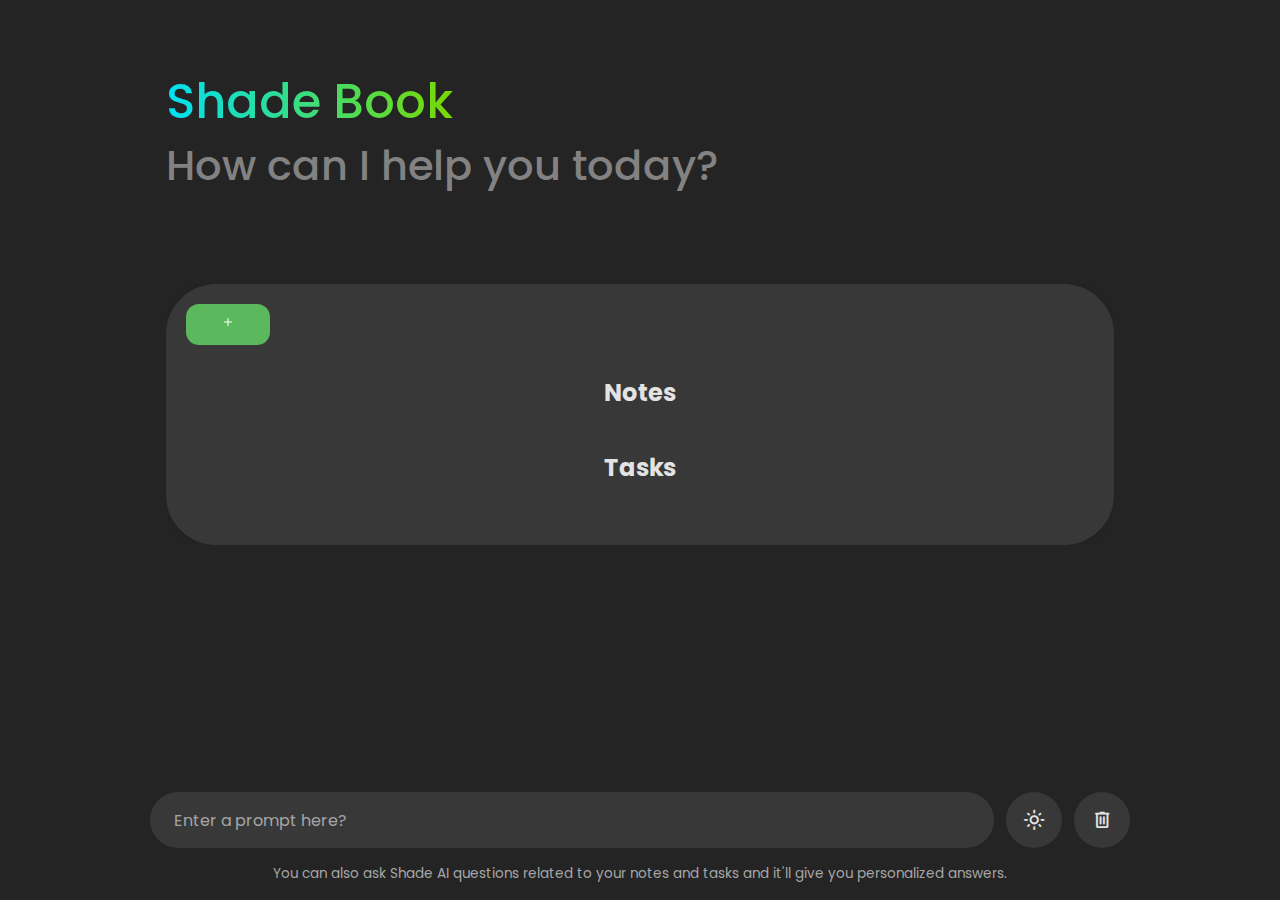
==== index.html @ 7dfcaf2d "Uhh" ====
<!DOCTYPE html>
<!-- Thank you to Coding Nepal. 
- Yours truely, Shade Software -->
<html lang="en">
<head>
  <meta charset="UTF-8">
  <meta name="viewport" content="width=device-width, initial-scale=1.0">
  <title>Shade Book</title>
  <link rel="manifest" href="manifest.json">
  <!-- Linking Google Fonts For Icons -->
  <link rel="stylesheet" href="https://fonts.googleapis.com/css2?family=Material+Symbols+Rounded:opsz,wght,FILL,GRAD@24,400,0,0" />
  <link rel="stylesheet" href="style.css">
</head>
<body>
  <header class="header">
    <!-- Header Greetings -->
    <h1 class="title">Shade Book</h1>
    <p class="subtitle">How can I help you today?</p>

    <!-- Suggestion list -->
    <ul class="suggestion-list">
       <div class="container">
   <button id="createButton"><svg xmlns="http://www.w3.org/2000/svg" width="16" height="16" fill="currentColor" class="bi bi-plus" viewBox="0 0 16 16"> <path d="M8 4a.5.5 0 0 1 .5.5v3h3a.5.5 0 0 1 0 1h-3v3a.5.5 0 0 1-1 0v-3h-3a.5.5 0 0 1 0-1h3v-3A.5.5 0 0 1 8 4"/> </svg></button>

<!-- Popup Container -->
<div id="popup" class="popup">
  <div class="popup-content">

    <!-- Add Note Section -->
    <div class="add-note">
      <textarea id="noteInput" placeholder="Write your note here..."></textarea>
      <button onclick="addNote()">Add Note</button>
    <span class="close-btn">&times;</span>
    </div>

    <!-- Add Task Section -->
    <div class="add-task">
      <input type="text" id="taskInput" placeholder="Add your task...">
      <button onclick="addTask()">Add Task</button>
    </div>
  </div>
</div>
    <div class="lists">
      <h2>Notes</h2>
      <ul id="notesList"></ul>

      <h2>Tasks</h2>
      <ul id="taskList"></ul>
    </div>
  </div>
 
 
 
    </ul>
  </header>

  <!-- Chat List / Container -->
  <div class="chat-list"></div>

  <!-- Typing Area -->
  <div class="typing-area">
    <form action="#" class="typing-form">
      <div class="input-wrapper">
        <input type="text" placeholder="Enter a prompt here?" class="typing-input" required />
        <button id="send-message-button" class="icon material-symbols-rounded">send</button>
      </div>
      <div class="action-buttons">
        <span id="theme-toggle-button" class="icon material-symbols-rounded">light_mode</span>
        <span id="delete-chat-button" class="icon material-symbols-rounded">delete</span>
      </div>
    </form>
    <p class="disclaimer-text">
  You can also ask Shade AI questions related to your notes and tasks and it'll give you personalized answers.
    </p>
  </div>

  <script src="script.js"></script>
</body>
</html>
---- style.css ----
/* Import Google Font - Poppins */
@import url('https://fonts.googleapis.com/css2?family=Poppins:wght@400;500;600&display=swap');

* {
  margin: 0;
  padding: 0;
  box-sizing: border-box;
  font-family: "Poppins", sans-serif;
}

:root {
  /* Dark mode colors */
  --text-color: #E3E3E3;
  --subheading-color: #828282;
  --placeholder-color: #A6A6A6;
  --primary-color: #242424;
  --secondary-color: #383838;
  --secondary-hover-color: #444;
}

.light_mode {
  /* Light mode colors */
  --text-color: #222;
  --subheading-color: #A0A0A0;
  --placeholder-color: #6C6C6C;
  --primary-color: #FFF;
  --secondary-color: #E9EEF6;
  --secondary-hover-color: #DBE1EA;
}

body {
  background: var(--primary-color);
}

.header, .chat-list .message, .typing-form {
  margin: 0 auto;
  max-width: 980px;
}

.header {
  margin-top: 6vh;
  padding: 1rem;
  overflow-x: hidden;
}

body.hide-header .header {
  margin: 0;
  display: none;
}

.header :where(.title, .subtitle) {
  color: var(--text-color);
  font-weight: 500;
  line-height: 4rem;
}

.header .title {
  width: fit-content;
  font-size: 3rem;
  background-clip: text;
  background: linear-gradient(to right, #00e0f4, #7ad900);
  -webkit-background-clip: text;
  -webkit-text-fill-color: transparent;
}
.header .subtitle {
  font-size: 2.6rem;
  color: var(--subheading-color);
  margin-bottom: 2rem; /* Add margin-bottom for space */
}


.suggestion-list {
  width: 100%;
  list-style: none;
  display: flex;
  gap: 1.25rem;
  margin-top: 9.5vh;
  overflow: hidden;
  overflow-x: auto;
  scroll-snap-type: x mandatory;
  scrollbar-width: none;
  color: var(--text-color);
}

.suggestion-list .suggestion {
  cursor: pointer;
  padding: 1.25rem;
  width: 222px;
  flex-shrink: 0;
  display: flex;
  flex-direction: column;
  align-items: flex-end;
  border-radius: 0.75rem;
  justify-content: space-between;
  background: var(--secondary-color);
  transition: 0.2s ease;
}

.suggestion-list .suggestion:hover {
  background: var(--secondary-hover-color);
}

.suggestion-list .suggestion :where(.text, .icon) {
  font-weight: 400;
  color: var(--text-color);
}

.suggestion-list .suggestion .icon {
  width: 42px;
  height: 42px;
  display: flex;
  font-size: 1.3rem;
  margin-top: 2.5rem;
  align-self: flex-end;
  align-items: center;
  border-radius: 50%;
  justify-content: center;
  color: var(--text-color);
  background: var(--primary-color);
}

.chat-list {
  padding: 2rem 1rem 12rem;
  max-height: 100vh;
  overflow-y: auto;
  scrollbar-color: #999 transparent;
}

.chat-list .message.incoming {
  margin-top: 1.5rem;
}

.chat-list .message .message-content {
  display: flex;
  gap: 1.5rem;
  width: 100%;
  align-items: center;
}

.chat-list .message .text {
  color: var(--text-color);
  white-space: pre-wrap;
}

.chat-list .message.error .text {
  color: #e55865;
}

.chat-list .message.loading .text {
  display: none;
}

.chat-list .message .avatar {
  width: 40px;
  height: 40px;
  object-fit: cover;
  border-radius: 50%;
  align-self: flex-start;
}

.chat-list .message.loading .avatar {
  animation: rotate 3s linear infinite;
}

@keyframes rotate {
  100% {
    transform: rotate(360deg);
  }
}

.chat-list .message .icon {
  color: var(--text-color);
  cursor: pointer;
  height: 35px;
  width: 35px;
  border-radius: 50%;
  display: flex;
  align-items: center;
  justify-content: center;
  background: none;
  font-size: 1.25rem;
  margin-left: 3.5rem;
  visibility: hidden;
}

.chat-list .message .icon.hide {
  visibility: hidden;
}

.chat-list .message:not(.loading, .error):hover .icon:not(.hide){
  visibility: visible;
}

.chat-list .message .icon:hover {
  background: var(--secondary-hover-color);
}

.chat-list .message .loading-indicator {
  display: none;
  gap: 0.8rem;
  width: 100%;
  flex-direction: column;
}

.chat-list .message.loading .loading-indicator {
  display: flex;
}

.chat-list .message .loading-indicator .loading-bar {
  height: 11px;
  width: 100%;
  border-radius: 0.135rem;
  background-position: -800px 0;
  background: linear-gradient(to right, #4285f4#3df44a, var(--primary-color), #4285f4);
  animation: loading 3s linear infinite;
}

.chat-list .message .loading-indicator .loading-bar:last-child {
  width: 70%;
}

@keyframes loading {
  0% {
    background-position: -800px 0;
  }

  100% {
    background-position: 800px 0;
  }
}

.typing-area {
  position: fixed;
  width: 100%;
  left: 0;
  bottom: 0;
  padding: 1rem;
  background: var(--primary-color);
}

.typing-area :where(.typing-form, .action-buttons) {
  display: flex;
  gap: 0.75rem;
}

.typing-form .input-wrapper {
  width: 100%;
  height: 56px;
  display: flex;
  position: relative;
}

.typing-form .typing-input {
  height: 100%;
  width: 100%;
  border: none;
  outline: none;
  resize: none;
  font-size: 1rem;
  color: var(--text-color);
  padding: 1.1rem 4rem 1.1rem 1.5rem;
  border-radius: 100px;
  background: var(--secondary-color);
}

.typing-form .typing-input:focus {
  background: var(--secondary-hover-color);
}

.typing-form .typing-input::placeholder {
  color: var(--placeholder-color);
}

.typing-area .icon {
  width: 56px;
  height: 56px;
  flex-shrink: 0;
  cursor: pointer;
  border-radius: 50%;
  display: flex;
  font-size: 1.4rem;
  color: var(--text-color);
  align-items: center;
  justify-content: center;
  background: var(--secondary-color);
  transition: 0.2s ease;
}

.typing-area .icon:hover {
  background: var(--secondary-hover-color);
}

.typing-form #send-message-button {
  position: absolute;
  right: 0;
  outline: none;
  border: none;
  transform: scale(0);
  background: transparent;
  transition: transform 0.2s ease;
}

.typing-form .typing-input:valid ~ #send-message-button {
  transform: scale(1);
}

.typing-area .disclaimer-text {
  text-align: center;
  font-size: 0.85rem;
  margin-top: 1rem;
  color: var(--placeholder-color);
}

/* Responsive media query code for small screen */
@media (max-width: 768px) {
  .header :is(.title, .subtitle) {
    font-size: 2rem;
    line-height: 2.6rem;
  }

  .header .subtitle {
    font-size: 1.7rem;
  }

  .typing-area :where(.typing-form, .action-buttons) {
    gap: 0.4rem;
  }

  .typing-form .input-wrapper {
    height: 50px;
  }

  .typing-form .typing-input {
    padding: 1.1rem 3.5rem 1.1rem 1.2rem;
  }

  .typing-area .icon {
    height: 50px;
    width: 50px;
  }

  .typing-area .disclaimer-text {
    font-size: 0.75rem;
    margin-top: 0.5rem;
  }
}


.container {
  width: 100%;
  /* max-width: 600px; */
  /* background-color: #fff; */
  padding: 20px;
  border-radius: 50px;
  background: var(--secondary-color);
  box-shadow: 0 0 10px rgba(0, 0, 0, 0.1);
  color: var(--text-color);
  position: sticky;
  /* left: 15%; */
  MARGIN: 0px;
  POSITION: sticky;
}

h1, h2 {
  text-align: center;
}

textarea, input[type="text"] {
  width: 100%;
  padding: 10px;
  margin-bottom: 10px;
  border-radius: 5px;
  border: 1px solid #ccc;
  
  background: var(--primary-color);
}

button {
  width: 84px;
  padding: 10px;
  position: sticky;
  border-radius: 13px;
  background-color: #5cb85c;
  color: white;
  border: none;
  font-size: 10px;
  cursor: pointer;
}

button:hover {
  background-color: #4cae4c;
}

.lists {
  margin-top: 30px;
  
}

ul {
  list-style-type: none;
}

li {
  display: flex;
  justify-content: space-between;
  padding: 10px;
  margin-bottom: 5px;
  background-color: #f8f8f8;
  border-radius: 5px;
}

.completed {
  text-decoration: line-through;
  color: #ccc;
}

.task-btn {
  cursor: pointer;
  color: #d9534f;
}
/* Delete button styling */
.delete-btn {
  font-size: 12px;
  top: 0;
  right: 0;
  height: 30px;
  width: 30px;
  padding: 2px 6px;
  margin-left: 8px;
  background-color: transparent;
  color: white;
  border: none;
  border-radius: 4px;
  cursor: pointer;
  transition: background-color 0.3s ease;
}

.delete-btn:hover {
  background-color: #ff0000;
}

.delete-btn:active {
  background-color: tran;
}

/* Task button styling */
.task-btn {
  font-size: 12px;
  padding: 2px 6px;
  background-color: #4caf50;
  color: white;
  border: none;
  border-radius: 4px;
  cursor: pointer;
}

.task-btn:disabled {
  background-color: #9e9e9e;
  cursor: not-allowed;
}

/* Additional styles for notes and tasks */
li {
  margin: 8px 0;
  font-size: 14px;
}

.completed {
  text-decoration: line-through;
  color: #888;
}/* Popup styles */
.popup {
  display: none;
  position: fixed;
  top: 50%;
  left: 50%;
  transform: translate(-50%, -50%); /* Centers the popup */
  width: 400px; /* You can adjust the width as needed */
  max-width: 90%; /* Ensures the popup is responsive */
  background-color: rgba(0, 0, 0, 0.5); /* Dark background */
  z-index: 1000;
  padding: 2px;
  border-radius: 8px;
}

/* Popup content */
.popup-content {
  background-color: var(--primary-color);;
  padding: 20px;
  border-radius: 8px;
  position: relative;
}

/* Close button */
.close-btn {
  position: absolute;
  top: 2px;
  right: 10px;
  font-size: 24px;
  cursor: pointer;
}

/* Delete button for notes */
.delete-btn {
  position: sticky;
  display: block;
  top: 0;
  right: 0;
  font-size: 12px;
  padding: 2px 6px;
  background-color: #ff4444;
  color: white;
  border: none;
  border-radius: 4px;
  cursor: pointer;
  transition: background-color 0.3s ease;
}

.delete-btn:hover {
  background-color: #ff0000;
}

.delete-btn:active {
  background-color: #cc0000;
}

/* Other styling for notes and tasks */
.add-note, .add-task {
  margin-bottom: 20px;
}

.add-note textarea, .add-task input {
  width: 100%;
  padding: 8px;
  margin-bottom: 10px;
  color: white;
}

.task-btn {
  background-color: #4caf50;
  color: white;
  border: none;
  padding: 6px 12px;
  border-radius: 4px;
  cursor: pointer;
  right: 0;
  position: sticky;  
}

.task-btn:disabled {
  background-color: #9e9e9e;
  cursor: not-allowed;
}

/* Styles for completed tasks */
.completed {
  text-decoration: line-through;
  color: #888;
  }
#notesList, #taskList {
  list-style-type: none;
  padding: 0;
  margin: 20px 0;
  background: var(--secondary-color);
  border-radius: 10px;
  box-shadow: 0 2px 5px rgba(0, 0, 0, 0.1);
  overflow: hidden;
}

#notesList li, #taskList li {
  display: flex;
  justify-content: space-between;
  align-items: center;
  padding: 10px 15px;
  margin-bottom: 1px;
  background: var(--primary-color);
  border-bottom: 1px solid 
  color: var(--secondary-hover-color);
  color: var(--text-color);
  transition: background 0.2s ease;
}

#notesList li:hover, #taskList li:hover {
  background: var(--secondary-hover-color);
}

#notesList li.completed, #taskList li.completed {
  text-decoration: line-through;
  color: var(--placeholder-color);
}

#notesList li .delete-btn, #taskList li .delete-btn {
  font-size: 12px;
  background-color: #ff444400;
  color: white;
  border: none;
  border-radius: 5px;
  padding: 1px 1px;
  cursor: pointer;
  transition: background-color 0.3s ease;
}

#notesList li .delete-btn:hover, #taskList li .delete-btn:hover {
  background-color: #ff0000;
}

#notesList li .task-btn, #taskList li .task-btn {
  font-size: 12px;
  background-color: #4caf50;
  color: white;
  border: none;
  border-radius: 5px;
  padding: 5px 10px;
  cursor: pointer;
  transition: background-color 0.3s ease;
}

#notesList li .task-btn:disabled, #taskList li .task-btn:disabled {
  background-color: #9e9e9e;
  cursor: not-allowed;
}

@media (max-width: 768px) {
  #notesList li, #taskList li {
    font-size: 14px;
    padding: 8px 12px;
  }
}
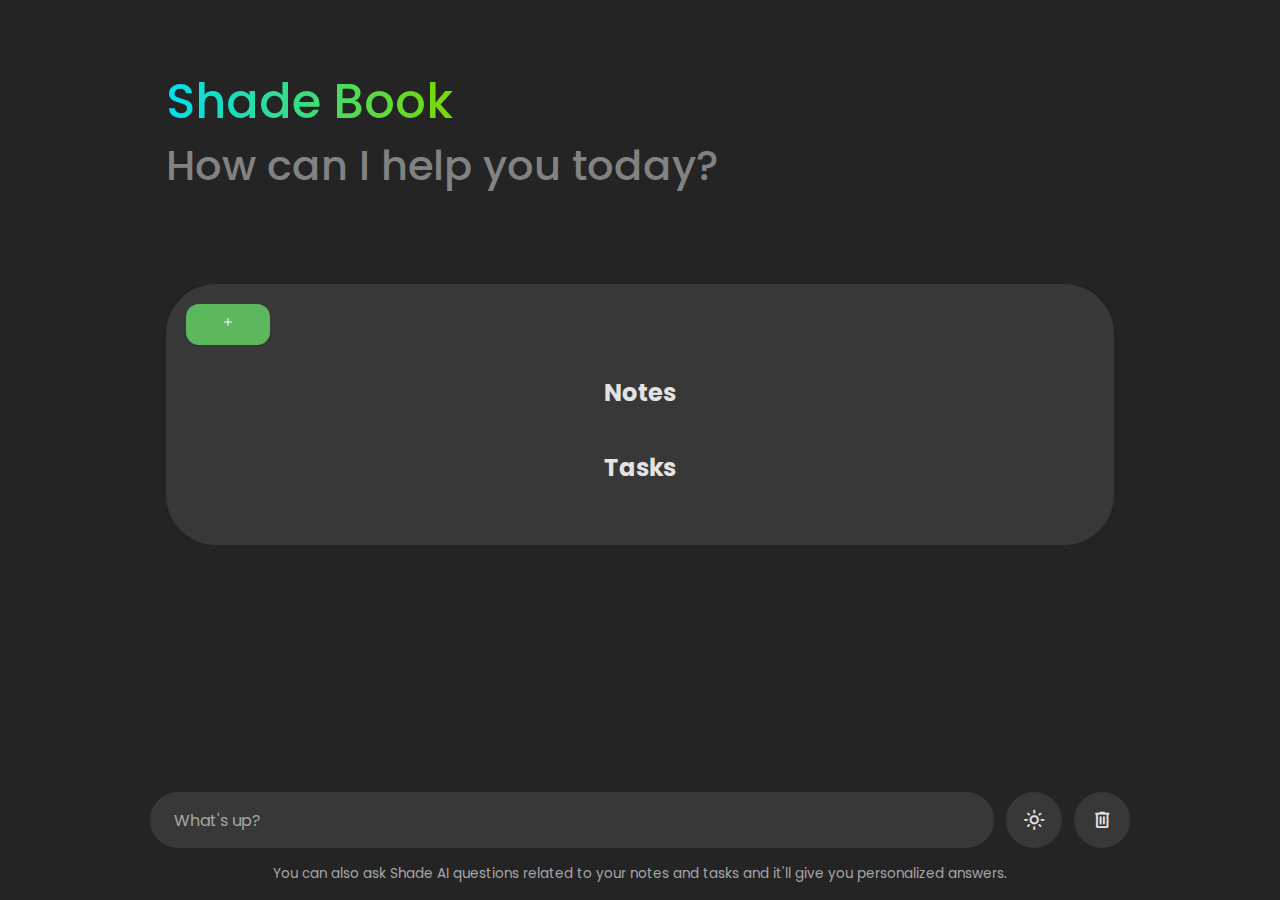
==== commit 1bb276a2: "Update index.html" ====
--- a/index.html
+++ b/index.html
@@ -61,7 +61,7 @@
   <div class="typing-area">
     <form action="#" class="typing-form">
       <div class="input-wrapper">
-        <input type="text" placeholder="Enter a prompt here?" class="typing-input" required />
+        <input type="text" placeholder="What's up?" class="typing-input" required />
         <button id="send-message-button" class="icon material-symbols-rounded">send</button>
       </div>
       <div class="action-buttons">
@@ -72,8 +72,42 @@
     <p class="disclaimer-text">
   You can also ask Shade AI questions related to your notes and tasks and it'll give you personalized answers.
     </p>
-  </div>
+  </div><script>
+if ('serviceWorker' in navigator) {
+    navigator.serviceWorker.register('/service-worker.js')
+        .then(async (registration) => {
+            console.log('Service Worker registered:', registration);
 
+            // Request notification permission
+            const permission = await Notification.requestPermission();
+            if (permission === 'granted') {
+                console.log('Notification permission granted');
+
+                // Check and register periodic sync
+                if ('PeriodicSyncManager' in window) {
+                    const status = await navigator.permissions.query({ name: 'periodic-background-sync' });
+                    if (status.state === 'granted') {
+                        try {
+                            await registration.periodicSync.register('daily-task-reminder', {
+                                minInterval: 24 * 60 * 60 * 1000 // One day
+                            });
+                            console.log('Periodic sync registered for daily task reminders.');
+                        } catch (error) {
+                            console.error('Failed to register periodic sync:', error);
+                        }
+                    } else {
+                        console.warn('Periodic Background Sync not supported or permission not granted.');
+                    }
+                } else {
+                    console.warn('Periodic Background Sync API is not supported in this browser.');
+                }
+            }
+        })
+        .catch((error) => {
+            console.error('Service Worker registration failed:', error);
+        });
+}
+</script>
   <script src="script.js"></script>
 </body>
-</html>+</html>
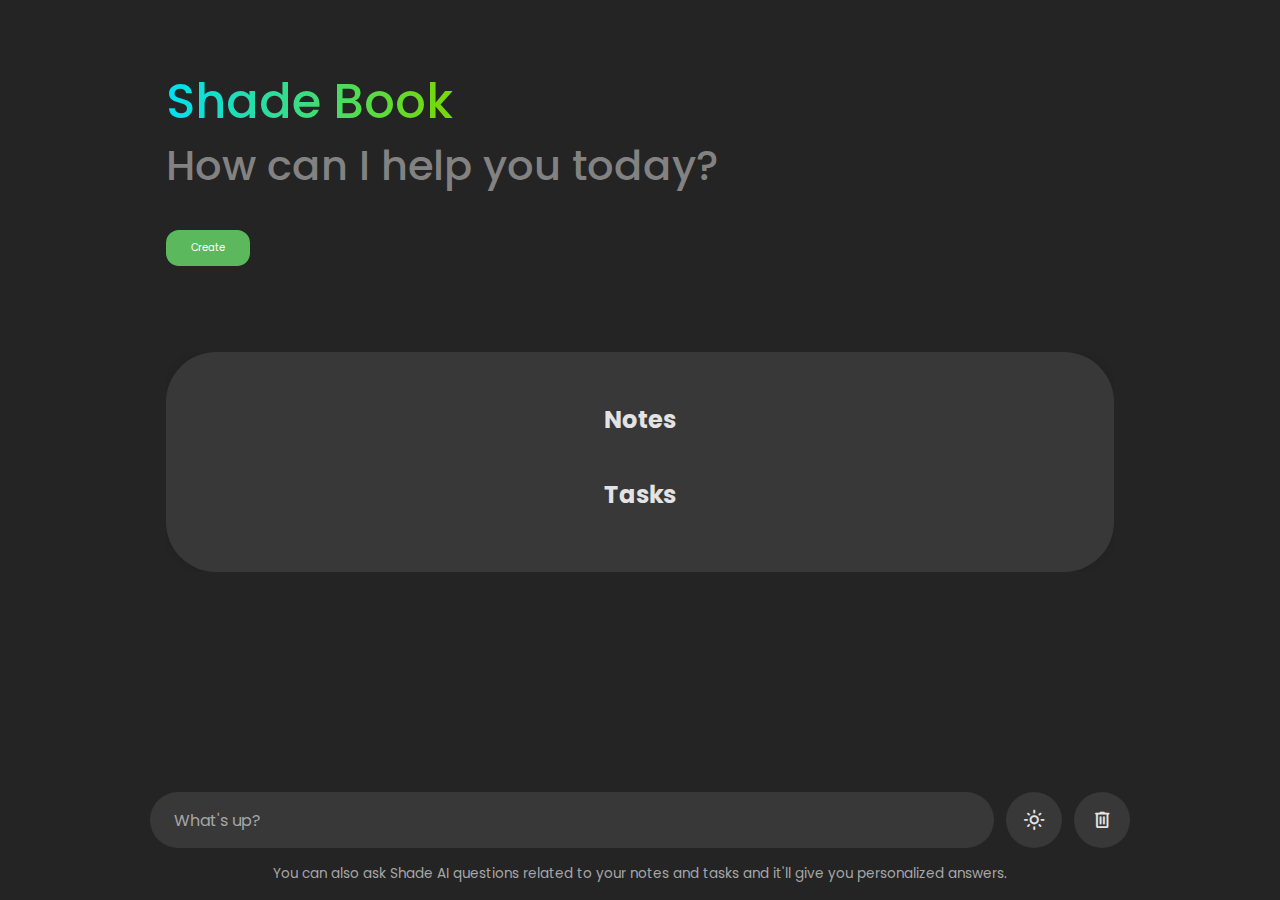
==== commit ab6c4743: "Update index.html" ====
--- a/index.html
+++ b/index.html
@@ -15,13 +15,12 @@
   <header class="header">
     <!-- Header Greetings -->
     <h1 class="title">Shade Book</h1>
-    <p class="subtitle">How can I help you today?</p>
+    <p class="subtitle">How can I help you today?</p>   <button id="createButton">Create</button>
+
 
     <!-- Suggestion list -->
     <ul class="suggestion-list">
        <div class="container">
-   <button id="createButton"><svg xmlns="http://www.w3.org/2000/svg" width="16" height="16" fill="currentColor" class="bi bi-plus" viewBox="0 0 16 16"> <path d="M8 4a.5.5 0 0 1 .5.5v3h3a.5.5 0 0 1 0 1h-3v3a.5.5 0 0 1-1 0v-3h-3a.5.5 0 0 1 0-1h3v-3A.5.5 0 0 1 8 4"/> </svg></button>
-
 <!-- Popup Container -->
 <div id="popup" class="popup">
   <div class="popup-content">
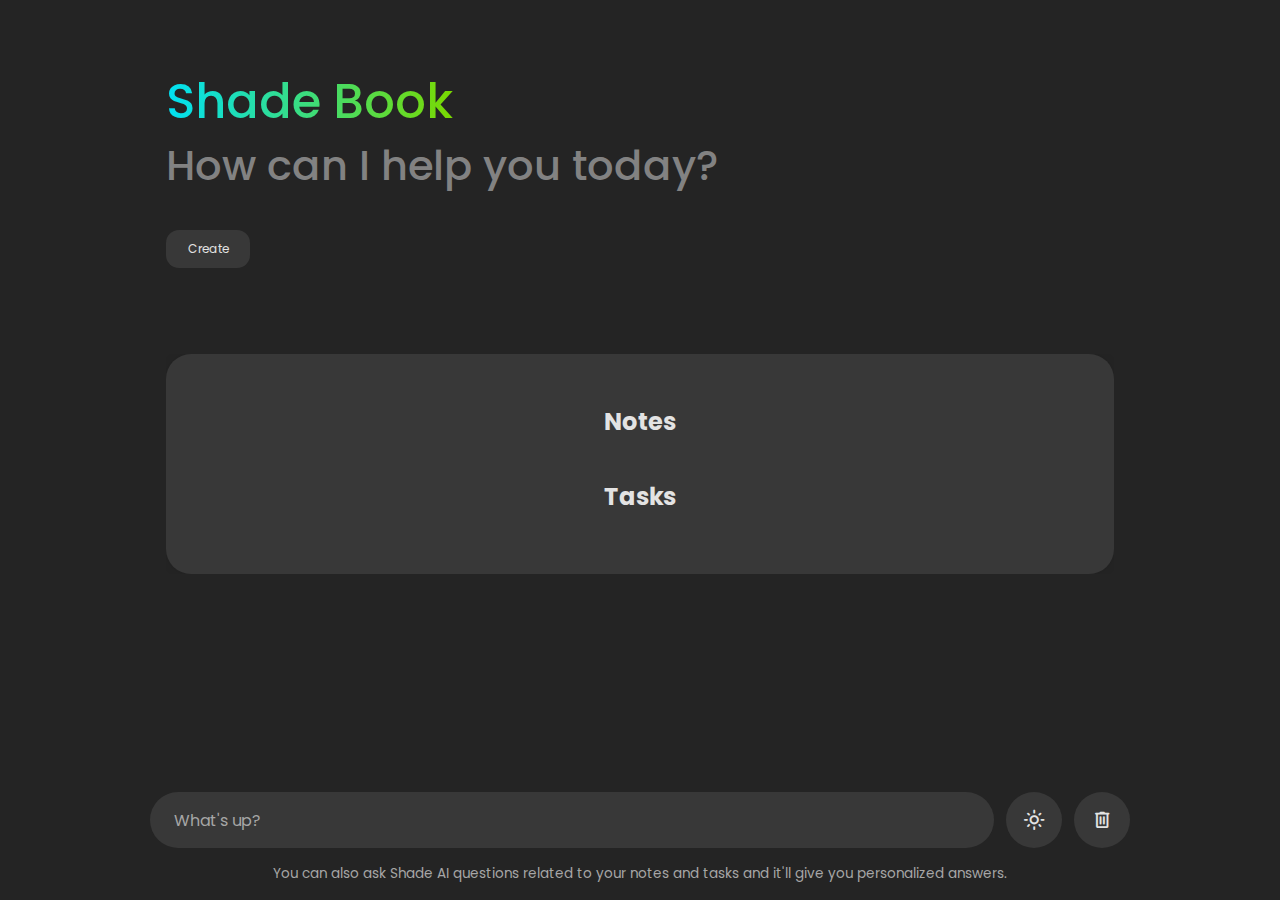
==== commit a271e323: "Update index.html" ====
--- a/index.html
+++ b/index.html
@@ -15,7 +15,8 @@
   <header class="header">
     <!-- Header Greetings -->
     <h1 class="title">Shade Book</h1>
-    <p class="subtitle">How can I help you today?</p>   <button id="createButton">Create</button>
+    <p class="subtitle">How can I help you today?</p>   <button id="createButton" style="background: var(--secondary-color); font-size: 12px; color: var(--text-color);">Create</button>
+
 
 
     <!-- Suggestion list -->
--- a/style.css
+++ b/style.css
@@ -211,7 +211,7 @@
   width: 100%;
   border-radius: 0.135rem;
   background-position: -800px 0;
-  background: linear-gradient(to right, #4285f4#3df44a, var(--primary-color), #4285f4);
+  background: linear-gradient(to right, #00e0f4, var(--primary-color), #7ad900);
   animation: loading 3s linear infinite;
 }
 
@@ -351,7 +351,7 @@
   /* max-width: 600px; */
   /* background-color: #fff; */
   padding: 20px;
-  border-radius: 50px;
+  border-radius: 25px;
   background: var(--secondary-color);
   box-shadow: 0 0 10px rgba(0, 0, 0, 0.1);
   color: var(--text-color);
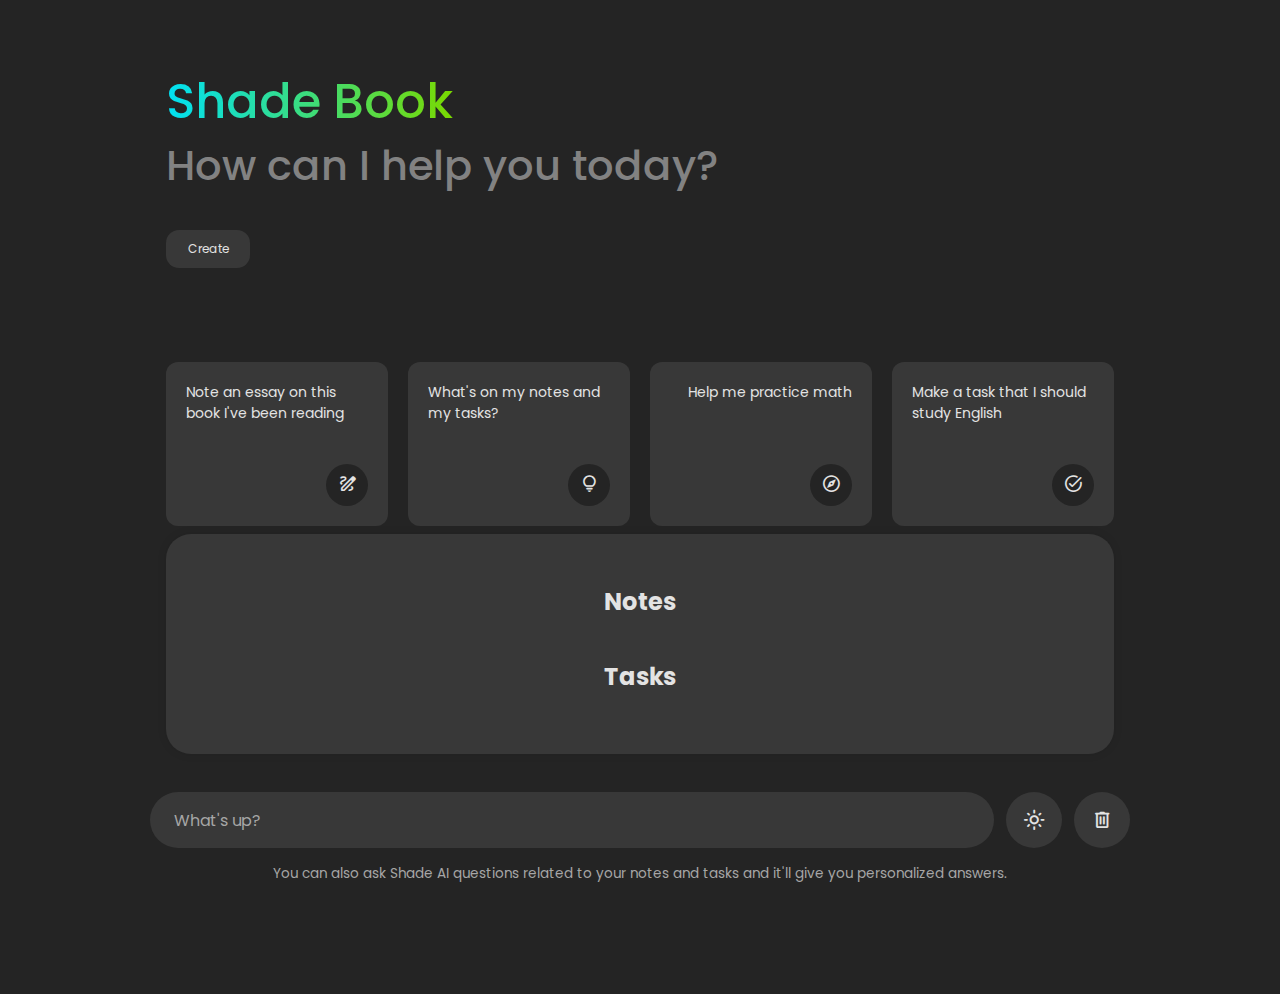
==== commit e71a3228: "Update index.html" ====
--- a/index.html
+++ b/index.html
@@ -20,7 +20,24 @@
 
 
     <!-- Suggestion list -->
-    <ul class="suggestion-list">
+    <ul class="suggestion-list"><!-- Suggestion list -->
+      <li class="suggestion">
+        <h4 class="text">Note an essay on this book I've been reading</h4>
+        <span class="icon material-symbols-rounded">draw</span>
+      </li>
+      <li class="suggestion">
+        <h4 class="text">What's on my notes and my tasks?</h4>
+        <span class="icon material-symbols-rounded">lightbulb</span>
+      </li>
+      <li class="suggestion">
+        <h4 class="text">Help me practice math</h4>
+        <span class="icon material-symbols-rounded">explore</span>
+      </li>
+      <li class="suggestion">
+        <h4 class="text">Make a task that I should study English</h4>
+        <span class="icon material-symbols-rounded">task_alt</span>
+      </li>
+    </ul>
        <div class="container">
 <!-- Popup Container -->
 <div id="popup" class="popup">
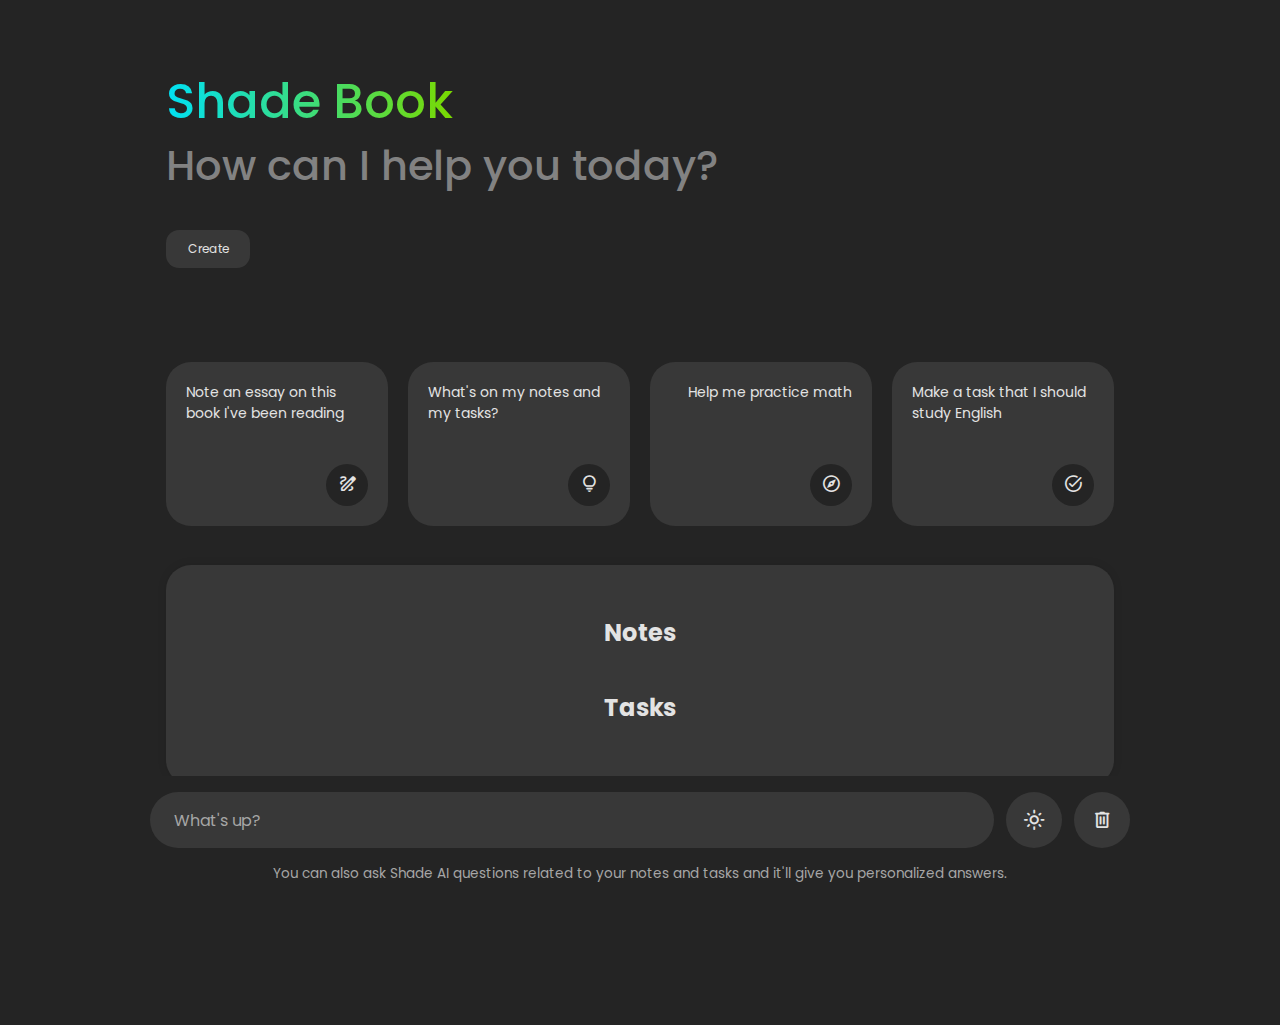
==== commit 0b91ce82: "Update index.html" ====
--- a/index.html
+++ b/index.html
@@ -6,6 +6,15 @@
   <meta charset="UTF-8">
   <meta name="viewport" content="width=device-width, initial-scale=1.0">
   <title>Shade Book</title>
+  <!-- Google tag (gtag.js) -->
+<script async src="https://www.googletagmanager.com/gtag/js?id=G-XC693ETS7G"></script>
+<script>
+  window.dataLayer = window.dataLayer || [];
+  function gtag(){dataLayer.push(arguments);}
+  gtag('js', new Date());
+
+  gtag('config', 'G-XC693ETS7G');
+</script>
   <link rel="manifest" href="manifest.json">
   <!-- Linking Google Fonts For Icons -->
   <link rel="stylesheet" href="https://fonts.googleapis.com/css2?family=Material+Symbols+Rounded:opsz,wght,FILL,GRAD@24,400,0,0" />
--- a/style.css
+++ b/style.css
@@ -75,6 +75,7 @@
   display: flex;
   gap: 1.25rem;
   margin-top: 9.5vh;
+  margin-bottom: 3.5vh;
   overflow: hidden;
   overflow-x: auto;
   scroll-snap-type: x mandatory;
@@ -90,10 +91,10 @@
   display: flex;
   flex-direction: column;
   align-items: flex-end;
-  border-radius: 0.75rem;
+  border-radius: 25px;
   justify-content: space-between;
   background: var(--secondary-color);
-  transition: 0.2s ease;
+  transition: 0.2s ease;  
 }
 
 .suggestion-list .suggestion:hover {
